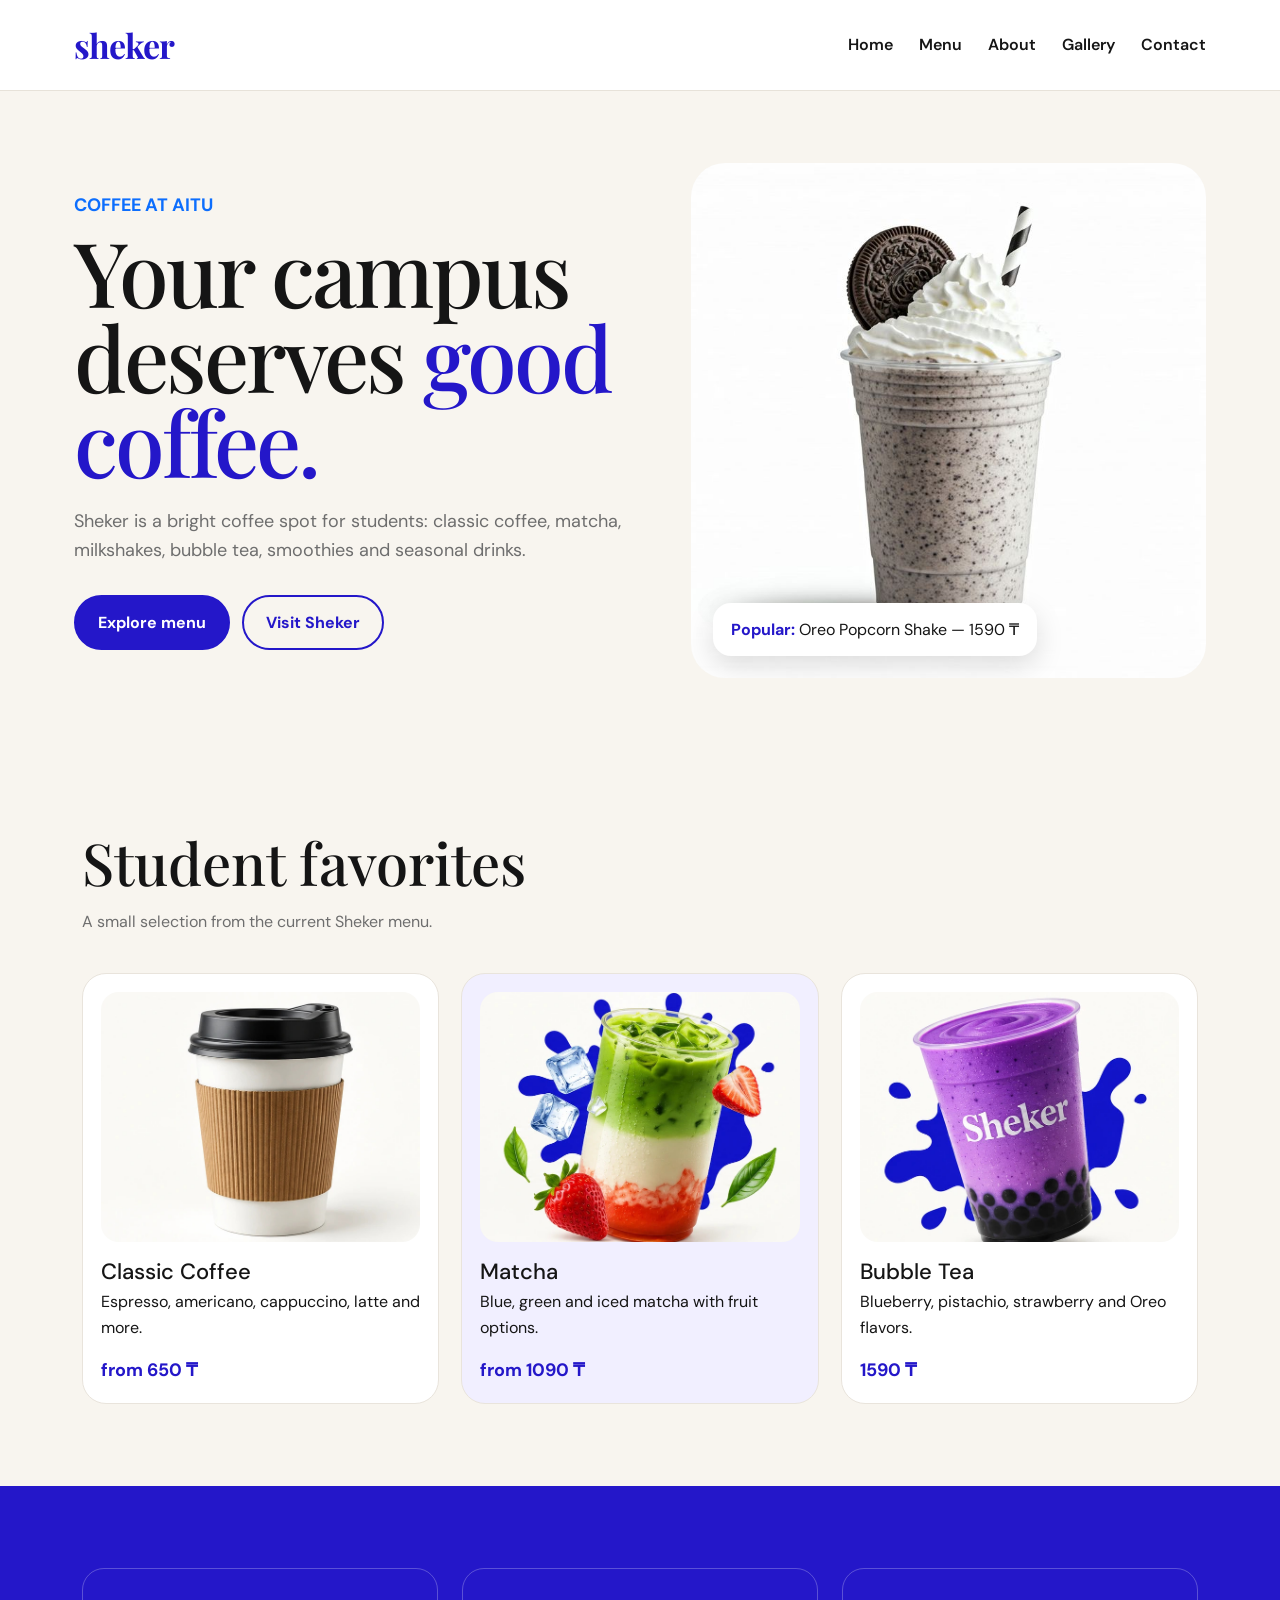
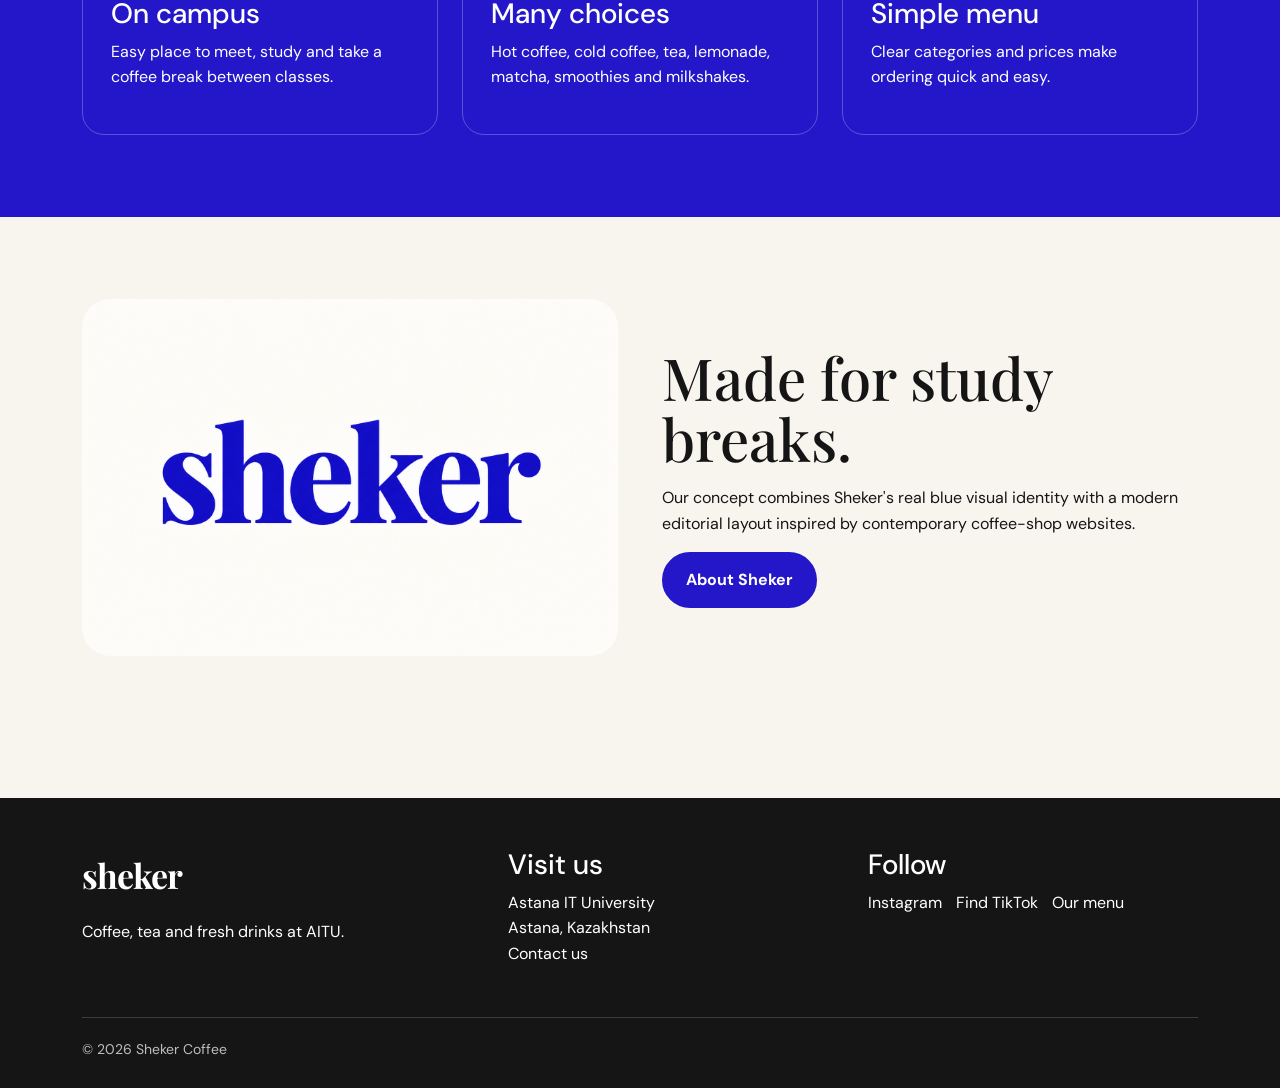
==== index.html @ 3df2e13e "Add files via upload" ====
<!DOCTYPE html>
<html lang="en">
<head>
    <meta charset="UTF-8">
    <meta name="viewport" content="width=device-width, initial-scale=1.0">
    <title>Sheker Coffee | AITU</title>
    <link href="css/bootstrap.min.css" rel="stylesheet">
    <link rel="stylesheet" href="css/style.css">
</head>

<body>
    <header class="site-header">
        <div class="nav-wrap">
            <a class="logo" href="index.html">sheker</a>

            <nav class="main-nav">
                <a href="index.html">Home</a>
                <a href="menu.html">Menu</a>
                <a href="about.html">About</a>
                <a href="gallery.html">Gallery</a>
                <a href="contact.html">Contact</a>
            </nav>
        </div>
    </header>

    <main>
        <section class="hero">
            <div class="hero-copy">
                <p class="text-uppercase fw-bold text-primary mb-2">Coffee at AITU</p>
                <h1>Your campus deserves <span>good coffee.</span></h1>
                <p>Sheker is a bright coffee spot for students: classic coffee, matcha, milkshakes, bubble tea, smoothies and seasonal drinks.</p>

                <div class="hero-actions">
                    <a class="btn-main" href="menu.html">Explore menu</a>
                    <a class="btn-outline-custom" href="contact.html">Visit Sheker</a>
                </div>
            </div>

            <div class="hero-visual">
                <img src="assets/images/oreo-promo.jpg" alt="Sheker Oreo popcorn shake">
                <div class="hero-badge">
                    <strong>Popular:</strong> Oreo Popcorn Shake — 1590 ₸
                </div>
            </div>
        </section>

        <section class="section">
            <div class="container">
                <h2 class="section-title">Student favorites</h2>
                <p class="section-intro">A small selection from the current Sheker menu.</p>

                <div class="product-grid">
                    <article class="product-card">
                        <img src="assets/images/classic-coffee.jpg" alt="Classic iced coffee" loading="lazy">
                        <h3>Classic Coffee</h3>
                        <p>Espresso, americano, cappuccino, latte and more.</p>
                        <span class="price">from 650 ₸</span>
                    </article>

                    <article class="product-card">
                        <img src="assets/images/matcha.jpg" alt="Matcha drink" loading="lazy">
                        <h3>Matcha</h3>
                        <p>Blue, green and iced matcha with fruit options.</p>
                        <span class="price">from 1090 ₸</span>
                    </article>

                    <article class="product-card">
                        <img src="assets/images/bubble-tea.jpg" alt="Bubble tea" loading="lazy">
                        <h3>Bubble Tea</h3>
                        <p>Blueberry, pistachio, strawberry and Oreo flavors.</p>
                        <span class="price">1590 ₸</span>
                    </article>
                </div>
            </div>
        </section>

        <section class="section blue-block">
            <div class="container">
                <div class="row g-4">
                    <div class="col-md-4">
                        <div class="feature-box">
                            <h3>On campus</h3>
                            <p>Easy place to meet, study and take a coffee break between classes.</p>
                        </div>
                    </div>

                    <div class="col-md-4">
                        <div class="feature-box">
                            <h3>Many choices</h3>
                            <p>Hot coffee, cold coffee, tea, lemonade, matcha, smoothies and milkshakes.</p>
                        </div>
                    </div>

                    <div class="col-md-4">
                        <div class="feature-box">
                            <h3>Simple menu</h3>
                            <p>Clear categories and prices make ordering quick and easy.</p>
                        </div>
                    </div>
                </div>
            </div>
        </section>

        <section class="section">
            <div class="container split-section">
                <img src="assets/images/sheker.png" alt="Sheker ginger tropical tea promotion" loading="lazy">

                <div>
                    <h2 class="section-title">Made for study breaks.</h2>
                    <p>Our concept combines Sheker's real blue visual identity with a modern editorial layout inspired by contemporary coffee-shop websites.</p>
                    <a class="btn-main" href="about.html">About Sheker</a>
                </div>
            </div>
        </section>
    </main>

    <footer class="site-footer">
        <div class="container">
            <div class="footer-grid">
                <div>
                    <a class="logo" href="index.html">sheker</a>
                    <p class="mt-3">Coffee, tea and fresh drinks at AITU.</p>
                </div>

                <div>
                    <h3>Visit us</h3>
                    <p>
                        Astana IT University<br>
                        Astana, Kazakhstan<br>
                        <a href="contact.html">Contact us</a>
                    </p>
                </div>

                <div>
                    <h3>Follow</h3>
                    <div class="footer-links">
                        <a href="https://www.instagram.com/sheker.coffee?cplk=dnNnZXd6ZXlyaW1z" target="_blank" rel="noopener noreferrer">Instagram</a>
                        <a href="https://www.google.com/search?q=Sheker+Coffee+AITU+TikTok" target="_blank" rel="noopener noreferrer">Find TikTok</a>
                        <a href="menu.html">Our menu</a>
                    </div>
                </div>
            </div>

            <div class="footer-bottom">
                © 2026 Sheker Coffee
            </div>
        </div>
    </footer>
</body>
</html>
---- css/style.css ----
@import url('https://fonts.googleapis.com/css2?family=DM+Sans:wght@400;500;600;700&family=Playfair+Display:wght@600;700&display=swap');

:root {
  --blue: #2417c9;
  --dark: #151515;
  --cream: #f8f5ef;
  --white: #ffffff;
  --orange: #e8782f;
  --muted: #6e6e6e;
}

* {
  box-sizing: border-box;
}

html {
  scroll-behavior: smooth;
}

body {
  margin: 0;
  font-family: 'DM Sans', sans-serif;
  background: var(--cream);
  color: var(--dark);
  line-height: 1.6;
}

img {
  max-width: 100%;
  display: block;
}

a {
  color: inherit;
  text-decoration: none;
}

.site-header {
  background: var(--white);
  border-bottom: 1px solid #e7e2d9;
  position: sticky;
  top: 0;
  z-index: 10;
}

.nav-wrap {
  max-width: 1180px;
  margin: 0 auto;
  padding: 18px 24px;
  display: flex;
  justify-content: space-between;
  align-items: center;
  gap: 30px;
}

.logo {
  font-family: 'Playfair Display', serif;
  font-size: 34px;
  font-weight: 700;
  color: var(--blue);
  letter-spacing: -1px;
}

.main-nav {
  display: flex;
  gap: 26px;
  align-items: center;
  flex-wrap: wrap;
}

.main-nav a {
  font-weight: 600;
  position: relative;
  padding: 5px 0;
}

.main-nav a::after {
  content: '';
  position: absolute;
  left: 0;
  bottom: 0;
  width: 0;
  height: 2px;
  background: var(--blue);
  transition: width 0.2s ease;
}

.main-nav a:hover::after,
.main-nav a:focus::after,
.main-nav a.active::after {
  width: 100%;
}

.main-nav a:focus,
.btn-main:focus,
.btn-outline-custom:focus,
.form-control:focus {
  outline: 3px solid rgba(36, 23, 201, 0.18);
  outline-offset: 2px;
}

.hero {
  min-height: 620px;
  display: grid;
  grid-template-columns: 1.05fr 0.95fr;
  max-width: 1180px;
  margin: 0 auto;
  padding: 72px 24px;
  gap: 48px;
  align-items: center;
}

.hero-copy h1 {
  font-family: 'Playfair Display', serif;
  font-size: clamp(52px, 7vw, 92px);
  line-height: 0.95;
  margin: 0 0 24px;
  letter-spacing: -3px;
}

.hero-copy h1 span {
  color: var(--blue);
}

.hero-copy p {
  max-width: 560px;
  font-size: 18px;
  color: var(--muted);
  margin-bottom: 30px;
}

.hero-actions {
  display: flex;
  gap: 12px;
  flex-wrap: wrap;
}

.btn-main,
.btn-outline-custom {
  display: inline-block;
  padding: 13px 22px;
  border-radius: 999px;
  font-weight: 700;
  border: 2px solid var(--blue);
  transition: transform 0.2s ease, background 0.2s ease, color 0.2s ease;
}

.btn-main {
  background: var(--blue);
  color: var(--white);
}

.btn-outline-custom {
  background: transparent;
  color: var(--blue);
}

.btn-main:hover,
.btn-outline-custom:hover {
  transform: translateY(-2px);
}

.btn-outline-custom:hover {
  background: var(--blue);
  color: var(--white);
}

.hero-visual {
  position: relative;
  min-height: 500px;
  border-radius: 34px;
  overflow: hidden;
  background: var(--orange);
}

.hero-visual img {
  width: 100%;
  height: 100%;
  min-height: 500px;
  object-fit: cover;
}

.hero-badge {
  position: absolute;
  left: 22px;
  bottom: 22px;
  background: var(--white);
  color: var(--dark);
  border-radius: 18px;
  padding: 14px 18px;
  box-shadow: 0 10px 28px rgba(0,0,0,0.13);
}

.hero-badge strong {
  color: var(--blue);
}

.section {
  padding: 82px 0;
}

.section-title {
  font-family: 'Playfair Display', serif;
  font-size: clamp(38px, 5vw, 58px);
  line-height: 1.05;
  margin-bottom: 16px;
}

.section-intro {
  max-width: 660px;
  color: var(--muted);
  margin-bottom: 38px;
}

.product-grid {
  display: grid;
  grid-template-columns: repeat(3, 1fr);
  gap: 22px;
}

.product-card {
  background: var(--white);
  border-radius: 24px;
  padding: 18px;
  border: 1px solid #e9e4dc;
  transition: transform 0.2s ease, box-shadow 0.2s ease;
}

.product-card:nth-child(even) {
  background: #f1efff;
}

.product-card:hover {
  transform: translateY(-5px);
  box-shadow: 0 16px 32px rgba(32, 25, 90, 0.10);
}

.product-card img {
  width: 100%;
  height: 250px;
  object-fit: cover;
  border-radius: 18px;
  background: var(--white);
}

.product-card h3 {
  margin: 17px 0 4px;
  font-size: 22px;
}

.price {
  color: var(--blue);
  font-weight: 700;
  font-size: 18px;
}

.split-section {
  display: grid;
  grid-template-columns: 1fr 1fr;
  gap: 44px;
  align-items: center;
}

.split-section img {
  border-radius: 28px;
  width: 100%;
  max-height: 520px;
  object-fit: cover;
}

.blue-block {
  background: var(--blue);
  color: var(--white);
}

.feature-box {
  border: 1px solid rgba(255,255,255,0.25);
  border-radius: 22px;
  padding: 28px;
  height: 100%;
}

.page-hero {
  padding: 80px 24px 46px;
  max-width: 1180px;
  margin: 0 auto;
}

.page-hero h1 {
  font-family: 'Playfair Display', serif;
  font-size: clamp(50px, 7vw, 84px);
  margin: 0 0 14px;
}

.page-hero p {
  max-width: 650px;
  color: var(--muted);
  font-size: 18px;
}

.category-title {
  color: var(--blue);
  font-size: 28px;
  margin-top: 44px;
  margin-bottom: 18px;
  text-transform: uppercase;
  letter-spacing: 0.5px;
}

.menu-list {
  background: var(--white);
  border-radius: 22px;
  padding: 18px 22px;
  border: 1px solid #e6e0d7;
}

.menu-row {
  display: flex;
  justify-content: space-between;
  gap: 20px;
  padding: 12px 0;
  border-bottom: 1px dashed #d9d1c8;
}

.menu-row:last-child {
  border-bottom: 0;
}

.menu-row span:last-child {
  color: var(--blue);
  font-weight: 700;
  white-space: nowrap;
}

.menu-table {
  width: 100%;
  border-collapse: collapse;
  background: var(--white);
  border-radius: 18px;
  overflow: hidden;
}

.menu-table th,
.menu-table td {
  padding: 14px 16px;
  border-bottom: 1px solid #ece7df;
  text-align: left;
}

.menu-table th {
  background: var(--blue);
  color: var(--white);
}

.menu-table tr:nth-child(even) td {
  background: #f7f6ff;
}

.gallery-grid {
  display: grid;
  grid-template-columns: repeat(3, 1fr);
  gap: 18px;
}

.gallery-grid img {
  width: 100%;
  height: 410px;
  object-fit: cover;
  border-radius: 22px;
}

.gallery-grid figure {
  margin: 0;
}

.gallery-grid figcaption {
  padding: 9px 4px 0;
  font-size: 14px;
  color: var(--muted);
}

.contact-card {
  background: var(--white);
  padding: 28px;
  border-radius: 24px;
  border: 1px solid #e8e2da;
}

.form-label {
  font-weight: 600;
}

.form-control {
  border-radius: 12px;
  padding: 12px 14px;
}

.info-list {
  list-style: none;
  padding: 0;
  margin: 0;
}

.info-list li {
  padding: 10px 0;
  border-bottom: 1px solid #ece7df;
}

.site-footer {
  background: var(--dark);
  color: var(--white);
  padding: 50px 0 28px;
  margin-top: 60px;
}

.footer-grid {
  display: grid;
  grid-template-columns: 1.2fr 1fr 1fr;
  gap: 30px;
}

.site-footer .logo {
  color: var(--white);
}

.footer-links {
  display: flex;
  gap: 14px;
  flex-wrap: wrap;
}

.footer-links a:hover {
  color: #a9a3ff;
}

.footer-bottom {
  margin-top: 34px;
  padding-top: 20px;
  border-top: 1px solid rgba(255,255,255,0.16);
  color: #bdbdbd;
  font-size: 14px;
}

@media (max-width: 992px) {
  .hero,
  .split-section {
    grid-template-columns: 1fr;
  }

  .hero {
    padding-top: 46px;
  }

  .product-grid,
  .gallery-grid {
    grid-template-columns: repeat(2, 1fr);
  }

  .footer-grid {
    grid-template-columns: 1fr 1fr;
  }
}

@media (max-width: 576px) {
  .nav-wrap {
    flex-direction: column;
    align-items: flex-start;
    gap: 12px;
  }

  .main-nav {
    gap: 14px;
    font-size: 14px;
  }

  .hero {
    padding: 34px 18px;
  }

  .hero-copy h1 {
    letter-spacing: -2px;
  }

  .hero-visual,
  .hero-visual img {
    min-height: 390px;
  }

  .section {
    padding: 58px 0;
  }

  .product-grid,
  .gallery-grid,
  .footer-grid {
    grid-template-columns: 1fr;
  }

  .gallery-grid img {
    height: 330px;
  }

  .menu-row {
    font-size: 15px;
  }
}
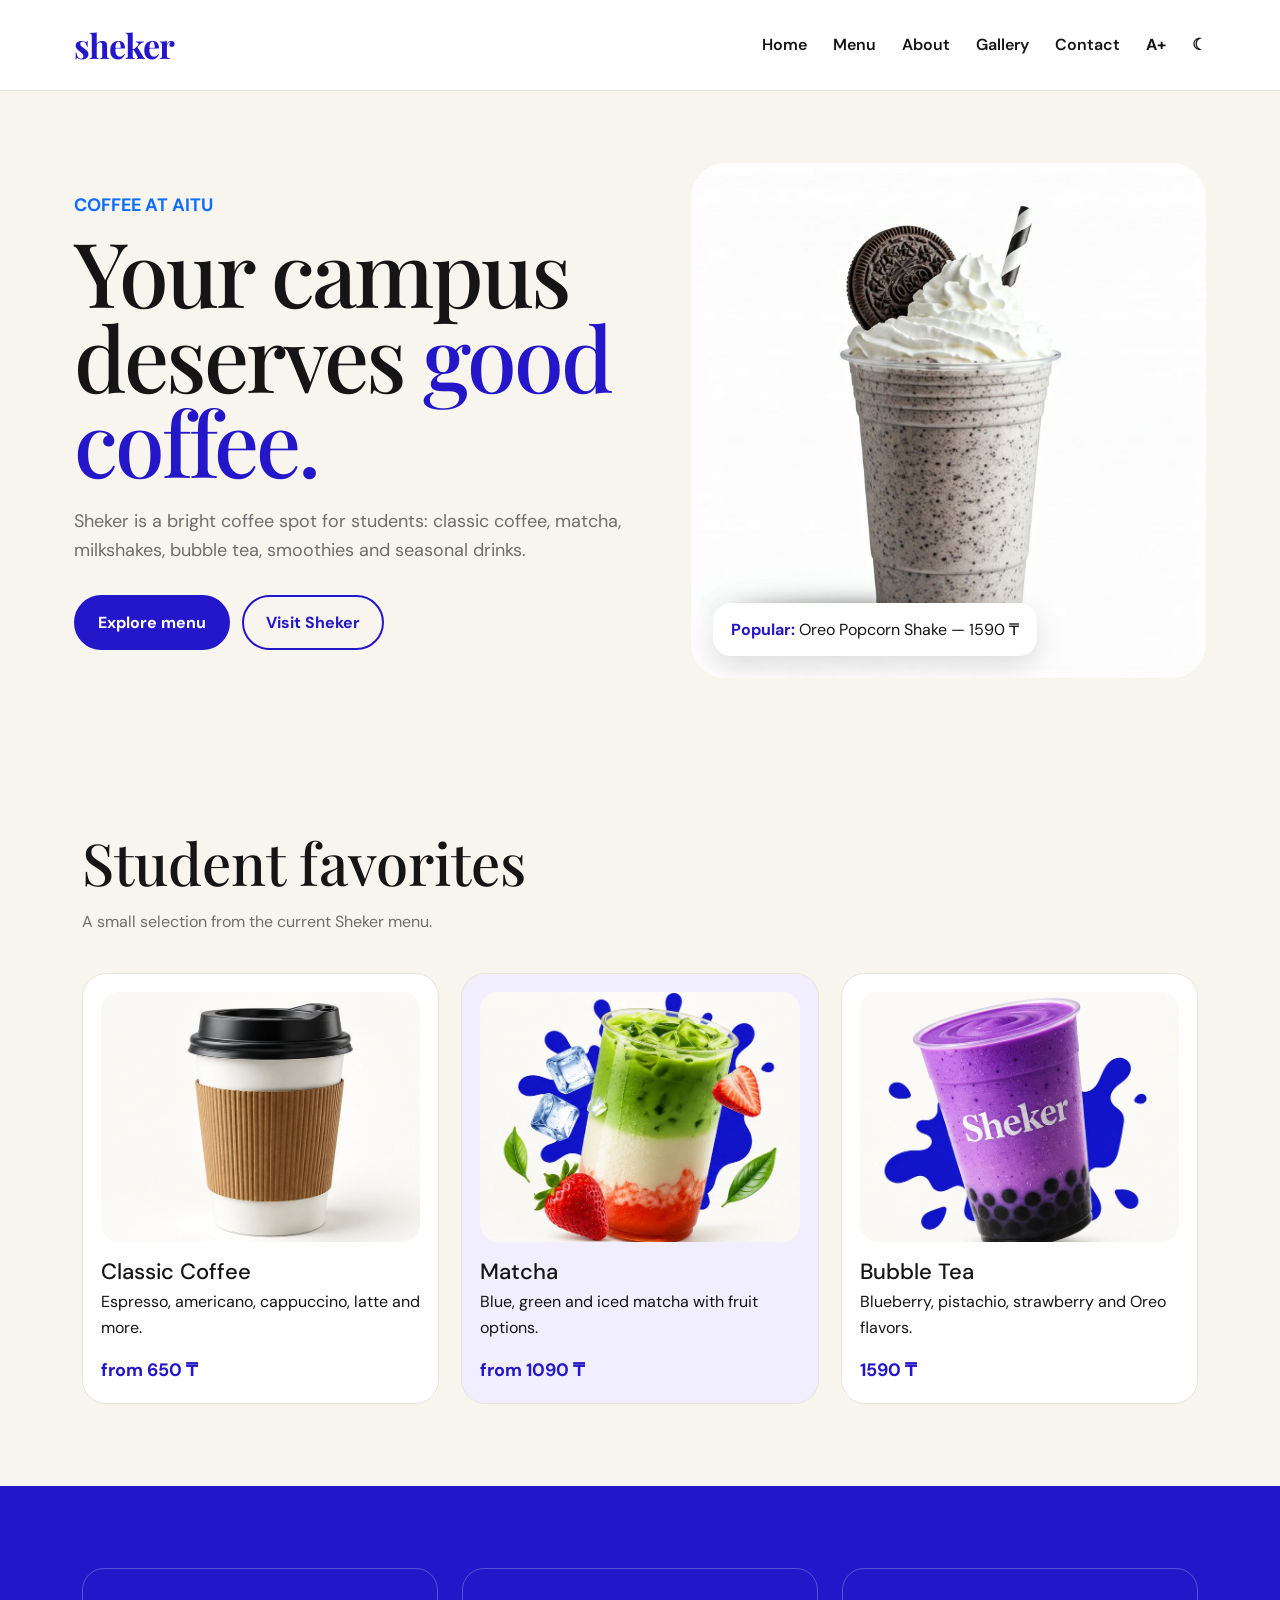
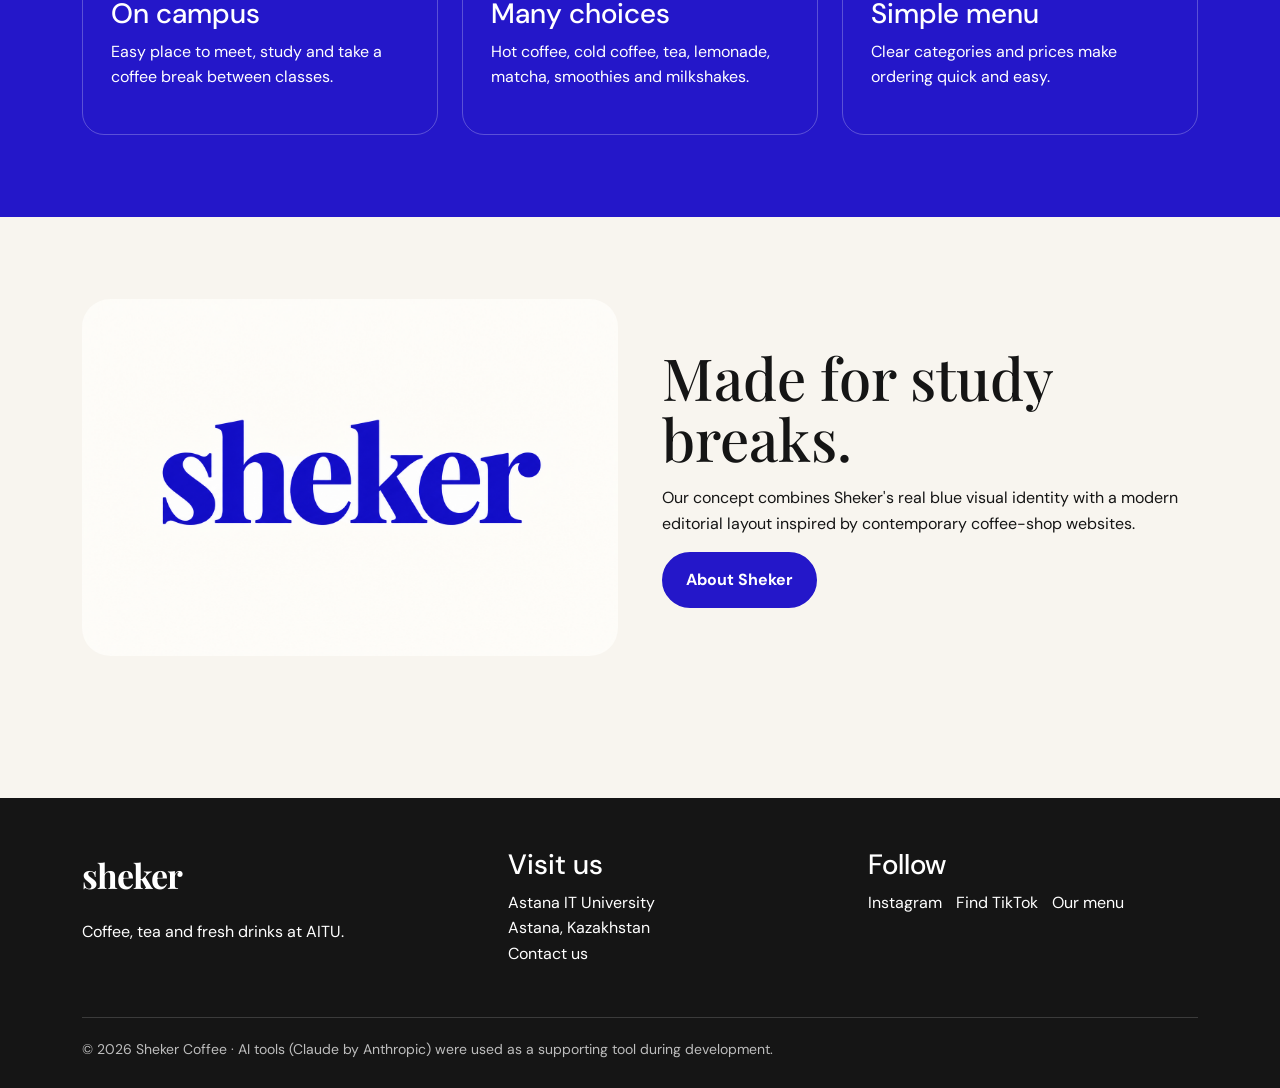
==== commit ed61d2b2: "Add light/dark theme, accessibility mode and update README" ====
--- a/index.html
+++ b/index.html
@@ -19,6 +19,8 @@
                 <a href="about.html">About</a>
                 <a href="gallery.html">Gallery</a>
                 <a href="contact.html">Contact</a>
+                <button type="button" id="accessToggle" class="theme-toggle access-toggle" aria-label="Version for visually impaired" title="Version for visually impaired">A+</button>
+                <button type="button" id="themeToggle" class="theme-toggle" aria-label="Switch to dark theme">&#9790;</button>
             </nav>
         </div>
     </header>
@@ -143,8 +145,11 @@
 
             <div class="footer-bottom">
                 © 2026 Sheker Coffee
+                <span class="ai-credit">· AI tools (Claude by Anthropic) were used as a supporting tool during development.</span>
             </div>
         </div>
     </footer>
+    <script defer src="js/jquery.min.js"></script>
+    <script defer src="js/script.js"></script>
 </body>
 </html>
--- a/css/style.css
+++ b/css/style.css
@@ -1,506 +1,797 @@
 @import url('https://fonts.googleapis.com/css2?family=DM+Sans:wght@400;500;600;700&family=Playfair+Display:wght@600;700&display=swap');
-
 :root {
-  --blue: #2417c9;
-  --dark: #151515;
-  --cream: #f8f5ef;
-  --white: #ffffff;
-  --orange: #e8782f;
-  --muted: #6e6e6e;
-}
-
+    --blue: #2417c9;
+    --dark: #151515;
+    --cream: #f8f5ef;
+    --white: #ffffff;
+    --orange: #e8782f;
+    --muted: #6e6e6e;
+}
 * {
-  box-sizing: border-box;
-}
-
+    box-sizing: border-box;
+}
 html {
-  scroll-behavior: smooth;
-}
-
+    scroll-behavior: smooth;
+}
 body {
-  margin: 0;
-  font-family: 'DM Sans', sans-serif;
-  background: var(--cream);
-  color: var(--dark);
-  line-height: 1.6;
-}
-
+    margin: 0;
+    font-family: 'DM Sans', sans-serif;
+    background: var(--cream);
+    color: var(--dark);
+    line-height: 1.6;
+}
 img {
-  max-width: 100%;
-  display: block;
-}
-
+    max-width: 100%;
+    display: block;
+}
 a {
-  color: inherit;
-  text-decoration: none;
-}
-
+    color: inherit;
+    text-decoration: none;
+}
 .site-header {
-  background: var(--white);
-  border-bottom: 1px solid #e7e2d9;
-  position: sticky;
-  top: 0;
-  z-index: 10;
-}
-
+    background: var(--white);
+    border-bottom: 1px solid #e7e2d9;
+    position: sticky;
+    top: 0;
+    z-index: 10;
+}
 .nav-wrap {
-  max-width: 1180px;
-  margin: 0 auto;
-  padding: 18px 24px;
-  display: flex;
-  justify-content: space-between;
-  align-items: center;
-  gap: 30px;
-}
-
+    max-width: 1180px;
+    margin: 0 auto;
+    padding: 18px 24px;
+    display: flex;
+    justify-content: space-between;
+    align-items: center;
+    gap: 30px;
+}
 .logo {
-  font-family: 'Playfair Display', serif;
-  font-size: 34px;
-  font-weight: 700;
-  color: var(--blue);
-  letter-spacing: -1px;
-}
-
+    font-family: 'Playfair Display', serif;
+    font-size: 34px;
+    font-weight: 700;
+    color: var(--blue);
+    letter-spacing: -1px;
+}
 .main-nav {
-  display: flex;
-  gap: 26px;
-  align-items: center;
-  flex-wrap: wrap;
-}
-
+    display: flex;
+    gap: 26px;
+    align-items: center;
+    flex-wrap: wrap;
+}
 .main-nav a {
-  font-weight: 600;
-  position: relative;
-  padding: 5px 0;
-}
-
+    font-weight: 600;
+    position: relative;
+    padding: 5px 0;
+}
 .main-nav a::after {
-  content: '';
-  position: absolute;
-  left: 0;
-  bottom: 0;
-  width: 0;
-  height: 2px;
-  background: var(--blue);
-  transition: width 0.2s ease;
-}
-
+    content: '';
+    position: absolute;
+    left: 0;
+    bottom: 0;
+    width: 0;
+    height: 2px;
+    background: var(--blue);
+    transition: width 0.2s ease;
+}
 .main-nav a:hover::after,
 .main-nav a:focus::after,
 .main-nav a.active::after {
-  width: 100%;
-}
-
+    width: 100%;
+}
 .main-nav a:focus,
 .btn-main:focus,
 .btn-outline-custom:focus,
 .form-control:focus {
-  outline: 3px solid rgba(36, 23, 201, 0.18);
-  outline-offset: 2px;
-}
-
+    outline: 3px solid rgba(36, 23, 201, 0.18);
+    outline-offset: 2px;
+}
 .hero {
-  min-height: 620px;
-  display: grid;
-  grid-template-columns: 1.05fr 0.95fr;
-  max-width: 1180px;
-  margin: 0 auto;
-  padding: 72px 24px;
-  gap: 48px;
-  align-items: center;
-}
-
+    min-height: 620px;
+    display: grid;
+    grid-template-columns: 1.05fr 0.95fr;
+    max-width: 1180px;
+    margin: 0 auto;
+    padding: 72px 24px;
+    gap: 48px;
+    align-items: center;
+}
 .hero-copy h1 {
-  font-family: 'Playfair Display', serif;
-  font-size: clamp(52px, 7vw, 92px);
-  line-height: 0.95;
-  margin: 0 0 24px;
-  letter-spacing: -3px;
-}
-
+    font-family: 'Playfair Display', serif;
+    font-size: clamp(52px, 7vw, 92px);
+    line-height: 0.95;
+    margin: 0 0 24px;
+    letter-spacing: -3px;
+}
 .hero-copy h1 span {
-  color: var(--blue);
-}
-
+    color: var(--blue);
+}
 .hero-copy p {
-  max-width: 560px;
-  font-size: 18px;
-  color: var(--muted);
-  margin-bottom: 30px;
-}
-
+    max-width: 560px;
+    font-size: 18px;
+    color: var(--muted);
+    margin-bottom: 30px;
+}
 .hero-actions {
-  display: flex;
-  gap: 12px;
-  flex-wrap: wrap;
-}
-
+    display: flex;
+    gap: 12px;
+    flex-wrap: wrap;
+}
 .btn-main,
 .btn-outline-custom {
-  display: inline-block;
-  padding: 13px 22px;
-  border-radius: 999px;
-  font-weight: 700;
-  border: 2px solid var(--blue);
-  transition: transform 0.2s ease, background 0.2s ease, color 0.2s ease;
-}
-
+    display: inline-block;
+    padding: 13px 22px;
+    border-radius: 999px;
+    font-weight: 700;
+    border: 2px solid var(--blue);
+    transition: transform 0.2s ease, background 0.2s ease, color 0.2s ease;
+}
 .btn-main {
-  background: var(--blue);
-  color: var(--white);
-}
-
+    background: var(--blue);
+    color: var(--white);
+}
 .btn-outline-custom {
-  background: transparent;
-  color: var(--blue);
-}
-
+    background: transparent;
+    color: var(--blue);
+}
 .btn-main:hover,
 .btn-outline-custom:hover {
-  transform: translateY(-2px);
-}
-
+    transform: translateY(-2px);
+}
 .btn-outline-custom:hover {
-  background: var(--blue);
-  color: var(--white);
-}
-
+    background: var(--blue);
+    color: var(--white);
+}
 .hero-visual {
-  position: relative;
-  min-height: 500px;
-  border-radius: 34px;
-  overflow: hidden;
-  background: var(--orange);
-}
-
+    position: relative;
+    min-height: 500px;
+    border-radius: 34px;
+    overflow: hidden;
+    background: var(--orange);
+}
 .hero-visual img {
-  width: 100%;
-  height: 100%;
-  min-height: 500px;
-  object-fit: cover;
-}
-
+    width: 100%;
+    height: 100%;
+    min-height: 500px;
+    object-fit: cover;
+}
 .hero-badge {
-  position: absolute;
-  left: 22px;
-  bottom: 22px;
-  background: var(--white);
-  color: var(--dark);
-  border-radius: 18px;
-  padding: 14px 18px;
-  box-shadow: 0 10px 28px rgba(0,0,0,0.13);
-}
-
+    position: absolute;
+    left: 22px;
+    bottom: 22px;
+    background: var(--white);
+    color: var(--dark);
+    border-radius: 18px;
+    padding: 14px 18px;
+    box-shadow: 0 10px 28px rgba(0,0,0,0.13);
+}
 .hero-badge strong {
-  color: var(--blue);
-}
-
+    color: var(--blue);
+}
 .section {
-  padding: 82px 0;
-}
-
+    padding: 82px 0;
+}
 .section-title {
-  font-family: 'Playfair Display', serif;
-  font-size: clamp(38px, 5vw, 58px);
-  line-height: 1.05;
-  margin-bottom: 16px;
-}
-
+    font-family: 'Playfair Display', serif;
+    font-size: clamp(38px, 5vw, 58px);
+    line-height: 1.05;
+    margin-bottom: 16px;
+}
 .section-intro {
-  max-width: 660px;
-  color: var(--muted);
-  margin-bottom: 38px;
-}
-
+    max-width: 660px;
+    color: var(--muted);
+    margin-bottom: 38px;
+}
 .product-grid {
-  display: grid;
-  grid-template-columns: repeat(3, 1fr);
-  gap: 22px;
-}
-
+    display: grid;
+    grid-template-columns: repeat(3, 1fr);
+    gap: 22px;
+}
 .product-card {
-  background: var(--white);
-  border-radius: 24px;
-  padding: 18px;
-  border: 1px solid #e9e4dc;
-  transition: transform 0.2s ease, box-shadow 0.2s ease;
-}
-
+    background: var(--white);
+    border-radius: 24px;
+    padding: 18px;
+    border: 1px solid #e9e4dc;
+    transition: transform 0.2s ease, box-shadow 0.2s ease;
+}
 .product-card:nth-child(even) {
-  background: #f1efff;
-}
-
+    background: #f1efff;
+}
 .product-card:hover {
-  transform: translateY(-5px);
-  box-shadow: 0 16px 32px rgba(32, 25, 90, 0.10);
-}
-
+    transform: translateY(-5px);
+    box-shadow: 0 16px 32px rgba(32, 25, 90, 0.10);
+}
 .product-card img {
-  width: 100%;
-  height: 250px;
-  object-fit: cover;
-  border-radius: 18px;
-  background: var(--white);
-}
-
+    width: 100%;
+    height: 250px;
+    object-fit: cover;
+    border-radius: 18px;
+    background: var(--white);
+}
 .product-card h3 {
-  margin: 17px 0 4px;
-  font-size: 22px;
-}
-
+    margin: 17px 0 4px;
+    font-size: 22px;
+}
 .price {
-  color: var(--blue);
-  font-weight: 700;
-  font-size: 18px;
-}
-
+    color: var(--blue);
+    font-weight: 700;
+    font-size: 18px;
+}
 .split-section {
-  display: grid;
-  grid-template-columns: 1fr 1fr;
-  gap: 44px;
-  align-items: center;
-}
-
+    display: grid;
+    grid-template-columns: 1fr 1fr;
+    gap: 44px;
+    align-items: center;
+}
 .split-section img {
-  border-radius: 28px;
-  width: 100%;
-  max-height: 520px;
-  object-fit: cover;
-}
-
+    border-radius: 28px;
+    width: 100%;
+    max-height: 520px;
+    object-fit: cover;
+}
 .blue-block {
-  background: var(--blue);
-  color: var(--white);
-}
-
+    background: var(--blue);
+    color: var(--white);
+}
 .feature-box {
-  border: 1px solid rgba(255,255,255,0.25);
-  border-radius: 22px;
-  padding: 28px;
-  height: 100%;
-}
-
+    border: 1px solid rgba(255,255,255,0.25);
+    border-radius: 22px;
+    padding: 28px;
+    height: 100%;
+}
 .page-hero {
-  padding: 80px 24px 46px;
-  max-width: 1180px;
-  margin: 0 auto;
-}
-
+    padding: 80px 24px 46px;
+    max-width: 1180px;
+    margin: 0 auto;
+}
 .page-hero h1 {
-  font-family: 'Playfair Display', serif;
-  font-size: clamp(50px, 7vw, 84px);
-  margin: 0 0 14px;
-}
-
+    font-family: 'Playfair Display', serif;
+    font-size: clamp(50px, 7vw, 84px);
+    margin: 0 0 14px;
+}
 .page-hero p {
-  max-width: 650px;
-  color: var(--muted);
-  font-size: 18px;
-}
-
+    max-width: 650px;
+    color: var(--muted);
+    font-size: 18px;
+}
 .category-title {
-  color: var(--blue);
-  font-size: 28px;
-  margin-top: 44px;
-  margin-bottom: 18px;
-  text-transform: uppercase;
-  letter-spacing: 0.5px;
-}
-
+    color: var(--blue);
+    font-size: 28px;
+    margin-top: 44px;
+    margin-bottom: 18px;
+    text-transform: uppercase;
+    letter-spacing: 0.5px;
+}
 .menu-list {
-  background: var(--white);
-  border-radius: 22px;
-  padding: 18px 22px;
-  border: 1px solid #e6e0d7;
-}
-
+    background: var(--white);
+    border-radius: 22px;
+    padding: 18px 22px;
+    border: 1px solid #e6e0d7;
+}
 .menu-row {
-  display: flex;
-  justify-content: space-between;
-  gap: 20px;
-  padding: 12px 0;
-  border-bottom: 1px dashed #d9d1c8;
-}
-
+    display: flex;
+    justify-content: space-between;
+    gap: 20px;
+    padding: 12px 0;
+    border-bottom: 1px dashed #d9d1c8;
+}
 .menu-row:last-child {
-  border-bottom: 0;
-}
-
+    border-bottom: 0;
+}
 .menu-row span:last-child {
-  color: var(--blue);
-  font-weight: 700;
-  white-space: nowrap;
-}
-
+    color: var(--blue);
+    font-weight: 700;
+    white-space: nowrap;
+}
 .menu-table {
-  width: 100%;
-  border-collapse: collapse;
-  background: var(--white);
-  border-radius: 18px;
-  overflow: hidden;
-}
-
+    width: 100%;
+    border-collapse: collapse;
+    background: var(--white);
+    border-radius: 18px;
+    overflow: hidden;
+}
 .menu-table th,
 .menu-table td {
-  padding: 14px 16px;
-  border-bottom: 1px solid #ece7df;
-  text-align: left;
-}
-
+    padding: 14px 16px;
+    border-bottom: 1px solid #ece7df;
+    text-align: left;
+}
 .menu-table th {
-  background: var(--blue);
-  color: var(--white);
-}
-
+    background: var(--blue);
+    color: var(--white);
+}
 .menu-table tr:nth-child(even) td {
-  background: #f7f6ff;
-}
-
+    background: #f7f6ff;
+}
 .gallery-grid {
-  display: grid;
-  grid-template-columns: repeat(3, 1fr);
-  gap: 18px;
-}
-
+    display: grid;
+    grid-template-columns: repeat(3, 1fr);
+    gap: 18px;
+}
 .gallery-grid img {
-  width: 100%;
-  height: 410px;
-  object-fit: cover;
-  border-radius: 22px;
-}
-
+    width: 100%;
+    height: 410px;
+    object-fit: cover;
+    border-radius: 22px;
+}
 .gallery-grid figure {
-  margin: 0;
-}
-
+    margin: 0;
+}
 .gallery-grid figcaption {
-  padding: 9px 4px 0;
-  font-size: 14px;
-  color: var(--muted);
-}
-
+    padding: 9px 4px 0;
+    font-size: 14px;
+    color: var(--muted);
+}
 .contact-card {
-  background: var(--white);
-  padding: 28px;
-  border-radius: 24px;
-  border: 1px solid #e8e2da;
-}
-
+    background: var(--white);
+    padding: 28px;
+    border-radius: 24px;
+    border: 1px solid #e8e2da;
+}
 .form-label {
-  font-weight: 600;
-}
-
+    font-weight: 600;
+}
 .form-control {
-  border-radius: 12px;
-  padding: 12px 14px;
-}
-
+    border-radius: 12px;
+    padding: 12px 14px;
+}
 .info-list {
-  list-style: none;
-  padding: 0;
-  margin: 0;
-}
-
+    list-style: none;
+    padding: 0;
+    margin: 0;
+}
 .info-list li {
-  padding: 10px 0;
-  border-bottom: 1px solid #ece7df;
-}
-
+    padding: 10px 0;
+    border-bottom: 1px solid #ece7df;
+}
 .site-footer {
-  background: var(--dark);
-  color: var(--white);
-  padding: 50px 0 28px;
-  margin-top: 60px;
-}
-
+    background: var(--dark);
+    color: var(--white);
+    padding: 50px 0 28px;
+    margin-top: 60px;
+}
 .footer-grid {
-  display: grid;
-  grid-template-columns: 1.2fr 1fr 1fr;
-  gap: 30px;
-}
-
+    display: grid;
+    grid-template-columns: 1.2fr 1fr 1fr;
+    gap: 30px;
+}
 .site-footer .logo {
-  color: var(--white);
-}
-
+    color: var(--white);
+}
 .footer-links {
-  display: flex;
-  gap: 14px;
-  flex-wrap: wrap;
-}
-
+    display: flex;
+    gap: 14px;
+    flex-wrap: wrap;
+}
 .footer-links a:hover {
-  color: #a9a3ff;
-}
-
+    color: #a9a3ff;
+}
 .footer-bottom {
-  margin-top: 34px;
-  padding-top: 20px;
-  border-top: 1px solid rgba(255,255,255,0.16);
-  color: #bdbdbd;
-  font-size: 14px;
-}
-
+    margin-top: 34px;
+    padding-top: 20px;
+    border-top: 1px solid rgba(255,255,255,0.16);
+    color: #bdbdbd;
+    font-size: 14px;
+}
 @media (max-width: 992px) {
-  .hero,
-  .split-section {
+    .hero,
+    .split-section {
     grid-template-columns: 1fr;
-  }
-
-  .hero {
+    }
+    .hero {
     padding-top: 46px;
-  }
-
-  .product-grid,
-  .gallery-grid {
+    }
+    .product-grid,
+    .gallery-grid {
     grid-template-columns: repeat(2, 1fr);
-  }
-
-  .footer-grid {
+    }
+    .footer-grid {
     grid-template-columns: 1fr 1fr;
-  }
-}
-
+    }
+}
 @media (max-width: 576px) {
-  .nav-wrap {
+    .nav-wrap {
     flex-direction: column;
     align-items: flex-start;
     gap: 12px;
-  }
-
-  .main-nav {
+    }
+    .main-nav {
     gap: 14px;
     font-size: 14px;
-  }
-
-  .hero {
+    }
+    .hero {
     padding: 34px 18px;
-  }
-
-  .hero-copy h1 {
+    }
+    .hero-copy h1 {
     letter-spacing: -2px;
-  }
-
-  .hero-visual,
-  .hero-visual img {
+    }
+    .hero-visual,
+    .hero-visual img {
     min-height: 390px;
-  }
-
-  .section {
+    }
+    .section {
     padding: 58px 0;
-  }
-
-  .product-grid,
-  .gallery-grid,
-  .footer-grid {
+    }
+    .product-grid,
+    .gallery-grid,
+    .footer-grid {
     grid-template-columns: 1fr;
-  }
-
-  .gallery-grid img {
+    }
+    .gallery-grid img {
     height: 330px;
-  }
-
-  .menu-row {
+    }
+    .menu-row {
     font-size: 15px;
-  }
-}
+    }
+}
+.menu-tools,
+.inventory-card,
+.registration-panel {
+    background-color: white;
+    padding: 20px;
+    border: 1px solid #dddddd;
+    border-radius: 15px;
+}
+.filter-buttons {
+    display: flex;
+    flex-wrap: wrap;
+    gap: 10px;
+    margin-top: 15px;
+}
+.filter-button {
+    padding: 8px 15px;
+    background-color: white;
+    border: 1px solid #2417c9;
+    border-radius: 20px;
+    color: #2417c9;
+    cursor: pointer;
+}
+
+.filter-button.active,
+.filter-button:hover {
+    background-color: #2417c9;
+    color: white;
+}
+
+.field-feedback,
+.form-feedback {
+    margin-top: 5px;
+    font-size: 14px;
+}
+
+.valid {
+    color: green;
+}
+
+.invalid {
+    color: red;
+}
+
+.form-control.is-valid {
+    border-color: green;
+}
+
+.form-control.is-invalid {
+    border-color: red;
+}
+
+.strength-track {
+    height: 10px;
+    background-color: #dddddd;
+    margin-top: 10px;
+}
+
+#passwordStrengthBar {
+    height: 100%;
+    width: 0;
+    background-color: red;
+}
+
+.inventory-card {
+    overflow-x: auto;
+}
+
+.lightbox {
+    position: fixed;
+    top: 0;
+    left: 0;
+    width: 100%;
+    height: 100%;
+    background-color: rgba(0, 0, 0, 0.9);
+    display: flex;
+    justify-content: center;
+    align-items: center;
+    gap: 10px;
+    padding: 20px;
+    z-index: 100;
+    color: white;
+}
+
+.lightbox-content {
+    text-align: center;
+    max-width: 75%;
+}
+
+.lightbox-content img {
+    max-height: 75vh;
+    max-width: 100%;
+}
+
+.lightbox-arrow,
+.lightbox-close {
+    padding: 10px 15px;
+    border: none;
+    background-color: white;
+    cursor: pointer;
+    font-size: 20px;
+}
+
+.lightbox-close {
+    position: absolute;
+    top: 20px;
+    right: 20px;
+}
+
+[hidden] {
+    display: none !important;
+}
+
+.theme-toggle,
+.nav-signout {
+    background: transparent;
+    border: 0;
+    padding: 5px 0;
+    color: inherit;
+    font: inherit;
+    font-weight: 600;
+    cursor: pointer;
+}
+.theme-toggle:hover,
+.nav-signout:hover {
+    color: var(--blue);
+}
+.ai-credit {
+    display: inline-block;
+}
+
+body.dark {
+    --blue: #8f86ff;
+    --dark: #f1efe9;
+    --cream: #121218;
+    --white: #1d1d26;
+    --muted: #b4b2bd;
+}
+body.dark {
+    background: var(--cream);
+    color: var(--dark);
+}
+body.dark .site-header {
+    border-bottom-color: #2c2c38;
+}
+body.dark .text-primary {
+    color: var(--blue) !important;
+}
+body.dark .btn-main,
+body.dark .filter-button.active,
+body.dark .filter-button:hover,
+body.dark .btn-outline-custom:hover {
+    background: var(--blue);
+    color: #12121a;
+}
+body.dark .blue-block {
+    background: #2417c9;
+    color: #ffffff;
+}
+body.dark .product-card,
+body.dark .menu-list,
+body.dark .contact-card,
+body.dark .menu-tools,
+body.dark .inventory-card,
+body.dark .registration-panel,
+body.dark .faq-item,
+body.dark .api-details {
+    background: var(--white);
+    border-color: #2f2f3c;
+}
+body.dark .product-card:nth-child(even) {
+    background: #232040;
+}
+body.dark .menu-row {
+    border-bottom-color: #3a3a48;
+}
+body.dark .menu-table {
+    background: var(--white);
+}
+body.dark .menu-table th {
+    background: #2417c9;
+}
+body.dark .menu-table td,
+body.dark .info-list li {
+    border-bottom-color: #2f2f3c;
+}
+body.dark .menu-table tr:nth-child(even) td {
+    background: #23232e;
+}
+body.dark .filter-button {
+    background: transparent;
+}
+body.dark .site-footer {
+    background: #0a0a0e;
+    color: #ffffff;
+}
+body.dark .footer-links a:hover {
+    color: var(--blue);
+}
+body.dark .hero-badge {
+    background: var(--white);
+    color: var(--dark);
+}
+body.dark .strength-track {
+    background-color: #3a3a48;
+}
+body.dark .valid {
+    color: #5fd38a;
+}
+body.dark .invalid {
+    color: #ff7b7b;
+}
+body.dark .site-footer .logo {
+    color: #ffffff;
+}
+.access-toggle {
+    font-weight: 700;
+}
+@media (max-width: 576px) {
+    .theme-toggle {
+    position: absolute;
+    top: 22px;
+    right: 18px;
+    font-size: 20px;
+    }
+    .access-toggle {
+    right: 52px;
+    font-size: 18px;
+    }
+}
+body.accessible {
+    --blue: #ffe600;
+    --dark: #ffffff;
+    --cream: #000000;
+    --white: #000000;
+    --muted: #ffffff;
+    background: #000000;
+    color: #ffffff;
+    font-size: 20px;
+    line-height: 1.8;
+    letter-spacing: 0.3px;
+}
+body.accessible .site-header,
+body.accessible .site-footer,
+body.accessible .blue-block {
+    background: #000000;
+    color: #ffffff;
+    border-bottom: 2px solid #ffe600;
+}
+body.accessible .site-footer {
+    border-top: 2px solid #ffe600;
+}
+body.accessible .logo,
+body.accessible .site-footer .logo {
+    color: #ffe600;
+}
+body.accessible .main-nav a,
+body.accessible .theme-toggle,
+body.accessible .nav-signout {
+    font-size: 20px;
+    text-decoration: underline;
+}
+body.accessible .theme-toggle {
+    text-decoration: none;
+    color: #ffe600;
+}
+body.accessible a {
+    text-decoration: underline;
+}
+body.accessible .text-primary,
+body.accessible .text-muted,
+body.accessible .price,
+body.accessible .menu-row span:last-child,
+body.accessible .category-title,
+body.accessible .api-meta,
+body.accessible .hero-copy h1 span,
+body.accessible .hero-badge strong {
+    color: #ffe600 !important;
+}
+body.accessible .hero-copy p,
+body.accessible .page-hero p,
+body.accessible .section-intro,
+body.accessible .product-card p,
+body.accessible .menu-row,
+body.accessible .faq-answer,
+body.accessible .gallery-grid figcaption,
+body.accessible .info-list li,
+body.accessible .footer-bottom {
+    color: #ffffff;
+    font-size: 20px;
+}
+body.accessible .product-card,
+body.accessible .product-card:nth-child(even),
+body.accessible .menu-list,
+body.accessible .contact-card,
+body.accessible .menu-tools,
+body.accessible .inventory-card,
+body.accessible .registration-panel,
+body.accessible .faq-item,
+body.accessible .api-details,
+body.accessible .feature-box,
+body.accessible .hero-badge,
+body.accessible .hero-visual {
+    background: #000000;
+    color: #ffffff;
+    border: 2px solid #ffe600;
+}
+body.accessible .product-card h3 {
+    font-size: 26px;
+}
+body.accessible .btn-main,
+body.accessible .filter-button.active,
+body.accessible .filter-button:hover,
+body.accessible .btn-outline-custom:hover {
+    background: #ffe600;
+    color: #000000;
+    border-color: #ffe600;
+    text-decoration: none;
+}
+body.accessible .btn-outline-custom,
+body.accessible .filter-button {
+    background: #000000;
+    color: #ffe600;
+    border: 2px solid #ffe600;
+    text-decoration: none;
+}
+body.accessible .form-control,
+body.accessible .form-control:focus {
+    background: #000000;
+    color: #ffffff;
+    border: 2px solid #ffffff;
+    font-size: 20px;
+}
+body.accessible .form-control::placeholder {
+    color: #cccccc;
+}
+body.accessible .form-label {
+    font-size: 20px;
+}
+body.accessible .menu-table,
+body.accessible .menu-table td,
+body.accessible .menu-table tr:nth-child(even) td,
+body.accessible .table,
+body.accessible .table td,
+body.accessible .table th {
+    background: #000000;
+    color: #ffffff;
+    border-color: #ffffff;
+    font-size: 20px;
+    --bs-table-bg: #000000;
+    --bs-table-color: #ffffff;
+    --bs-table-striped-bg: #000000;
+    --bs-table-striped-color: #ffffff;
+}
+body.accessible .menu-table th {
+    background: #ffe600;
+    color: #000000;
+}
+body.accessible .faq-icon {
+    background: #ffe600;
+    color: #000000;
+}
+body.accessible .valid {
+    color: #7dff9a;
+}
+body.accessible .invalid {
+    color: #ff8f8f;
+}
+body.accessible a:focus,
+body.accessible button:focus,
+body.accessible .form-control:focus {
+    outline: 4px solid #ffe600;
+    outline-offset: 3px;
+}
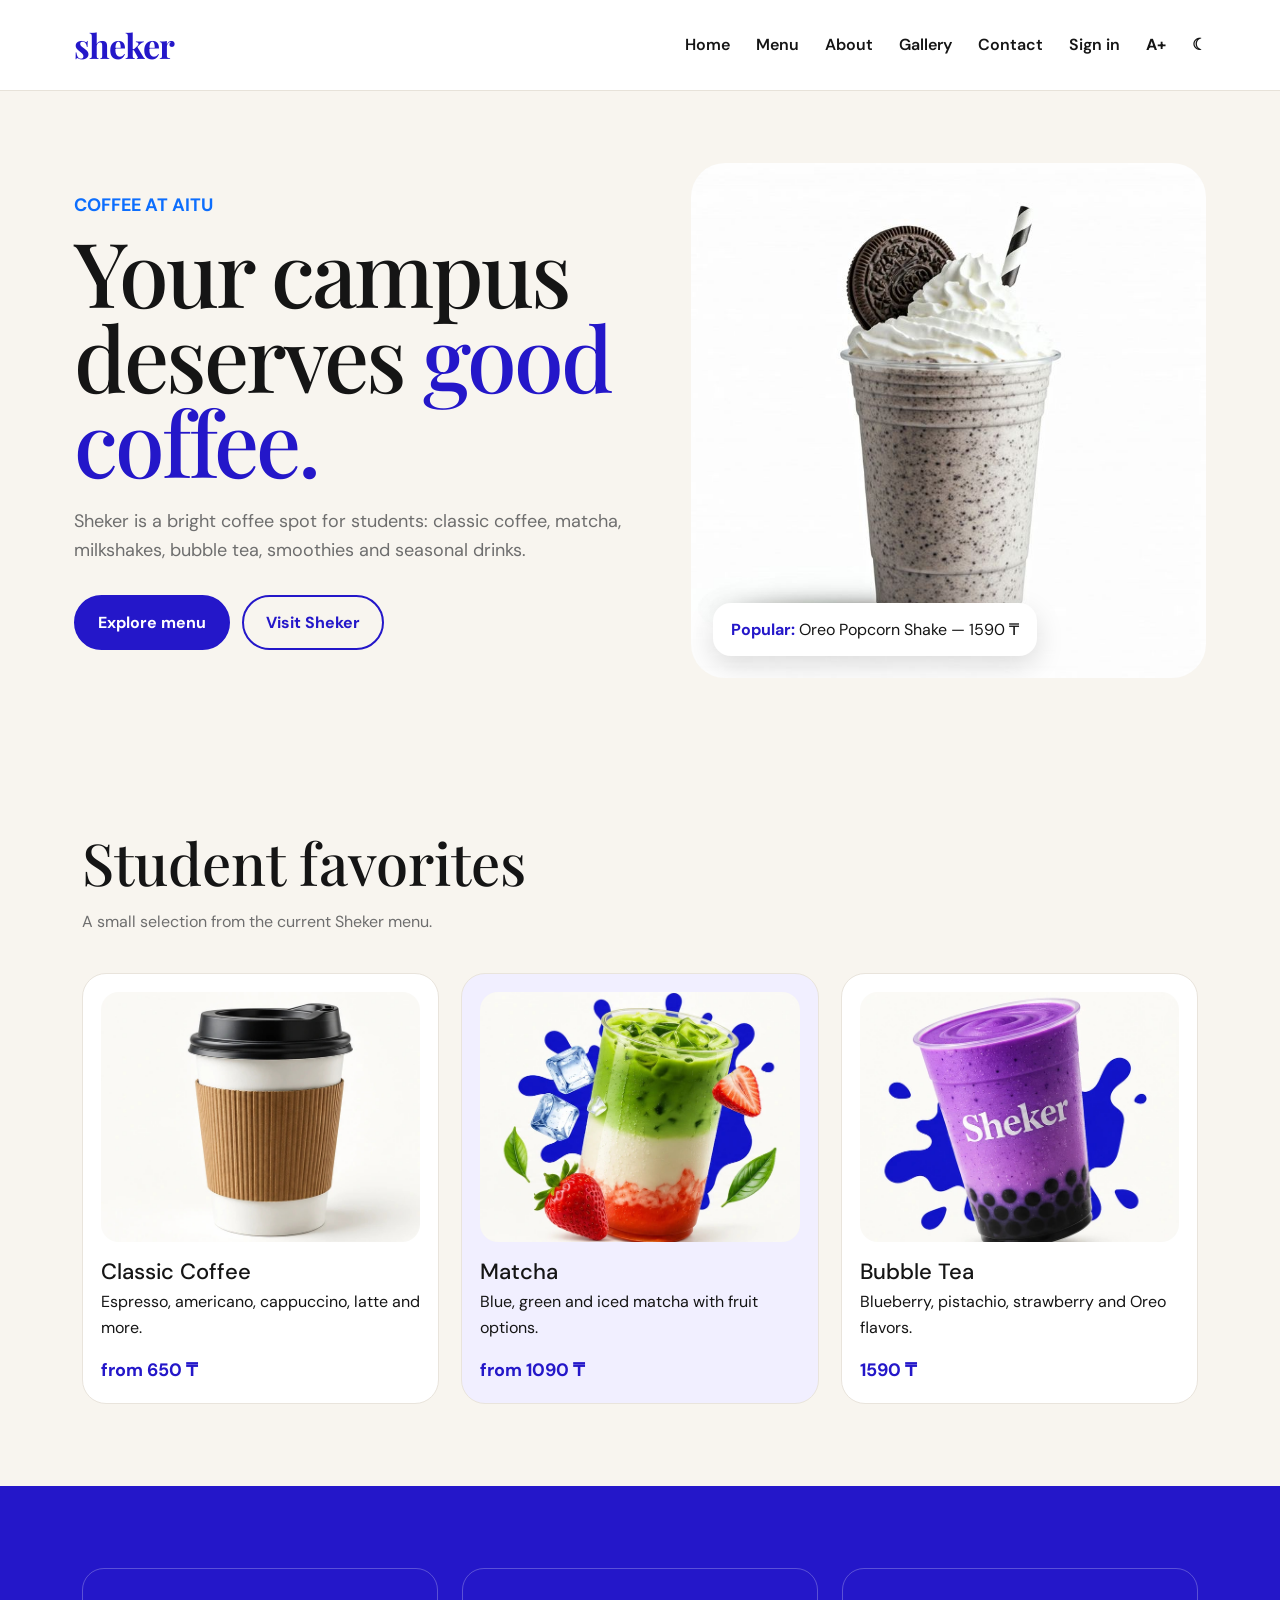
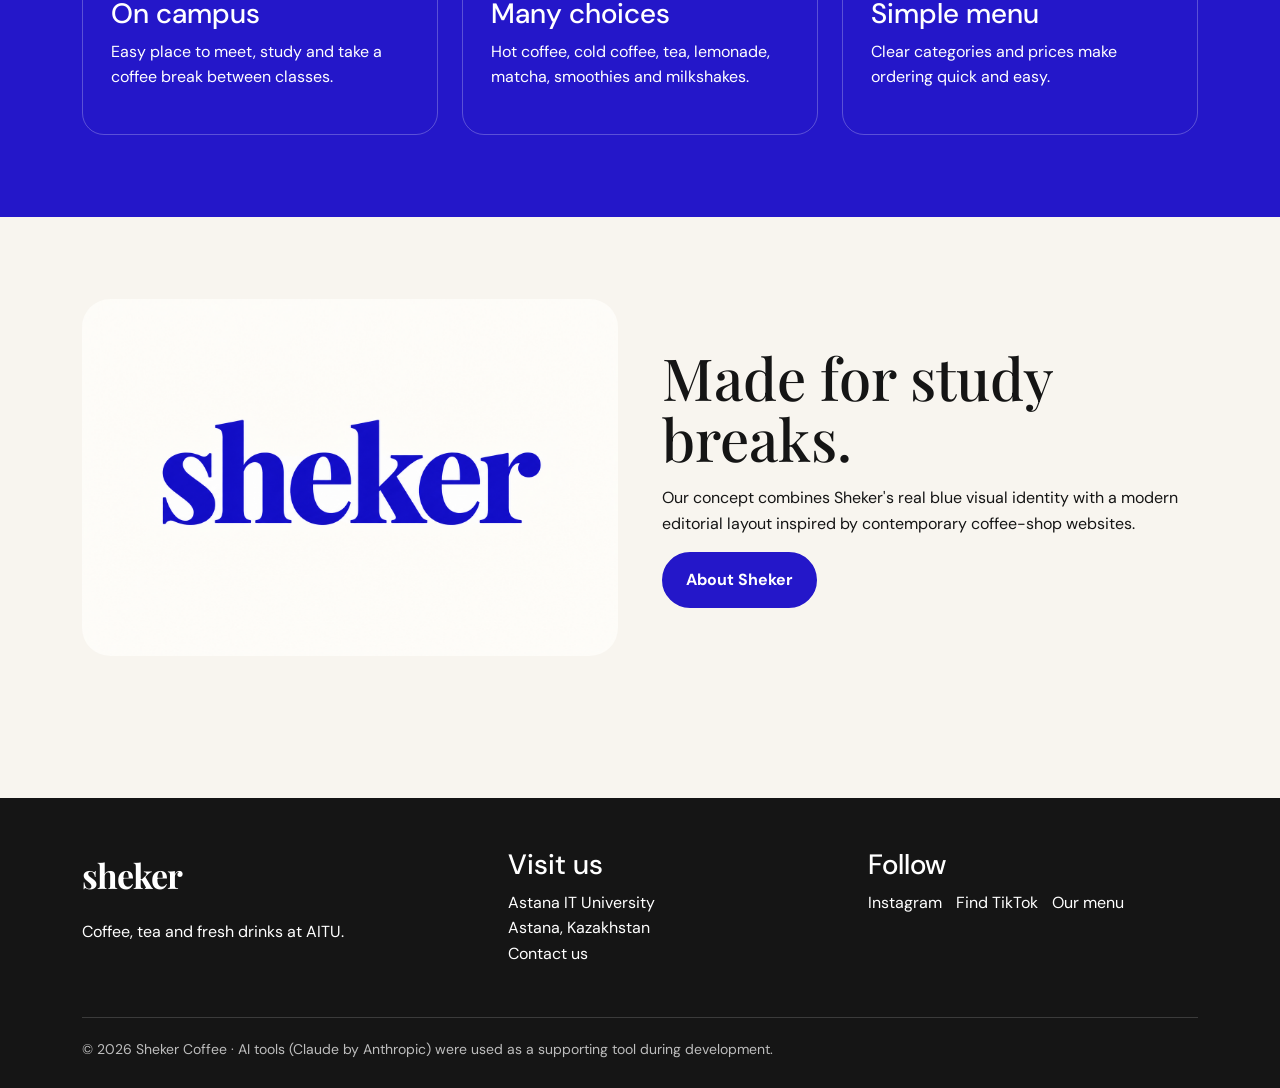
==== commit e9ac77bf: "Add files via upload" ====
--- a/index.html
+++ b/index.html
@@ -19,6 +19,8 @@
                 <a href="about.html">About</a>
                 <a href="gallery.html">Gallery</a>
                 <a href="contact.html">Contact</a>
+                <a href="account.html" id="navAccount">Sign in</a>
+                <button type="button" id="navSignOut" class="nav-signout" hidden>Sign out</button>
                 <button type="button" id="accessToggle" class="theme-toggle access-toggle" aria-label="Version for visually impaired" title="Version for visually impaired">A+</button>
                 <button type="button" id="themeToggle" class="theme-toggle" aria-label="Switch to dark theme">&#9790;</button>
             </nav>
--- a/css/style.css
+++ b/css/style.css
@@ -550,6 +550,87 @@
 }
 .ai-credit {
     display: inline-block;
+}
+
+.api-actions {
+    display: flex;
+    flex-wrap: wrap;
+    gap: 10px;
+    margin-top: 15px;
+}
+.api-actions .btn-main,
+.api-actions .btn-outline-custom,
+.api-card .btn-outline-custom,
+.api-details .btn-outline-custom,
+#profilePanel .btn-outline-custom {
+    cursor: pointer;
+}
+.api-grid {
+    display: grid;
+    grid-template-columns: repeat(4, 1fr);
+    gap: 18px;
+    margin-top: 24px;
+}
+.api-card {
+    display: flex;
+    flex-direction: column;
+}
+.api-card img {
+    height: 180px;
+}
+.api-card h3 {
+    font-size: 18px;
+    flex-grow: 1;
+}
+.api-card .btn-outline-custom {
+    padding: 8px 16px;
+    margin-top: 10px;
+    align-self: flex-start;
+}
+.api-details {
+    display: grid;
+    grid-template-columns: 300px 1fr;
+    gap: 28px;
+    margin-top: 24px;
+    background: var(--white);
+    border: 1px solid #e6e0d7;
+    border-radius: 24px;
+    padding: 24px;
+}
+.api-details img {
+    width: 100%;
+    border-radius: 18px;
+}
+.api-details h3 {
+    font-family: 'Playfair Display', serif;
+    font-size: 32px;
+}
+.api-details h4 {
+    font-size: 18px;
+    margin-top: 16px;
+}
+.api-meta {
+    color: var(--blue);
+    font-weight: 700;
+}
+@media (max-width: 992px) {
+    .api-grid {
+    grid-template-columns: repeat(3, 1fr);
+    }
+    .api-details {
+    grid-template-columns: 1fr;
+    }
+    .api-details img {
+    max-width: 320px;
+    }
+}
+@media (max-width: 576px) {
+    .api-grid {
+    grid-template-columns: repeat(2, 1fr);
+    }
+    .api-card img {
+    height: 130px;
+    }
 }
 
 body.dark {
